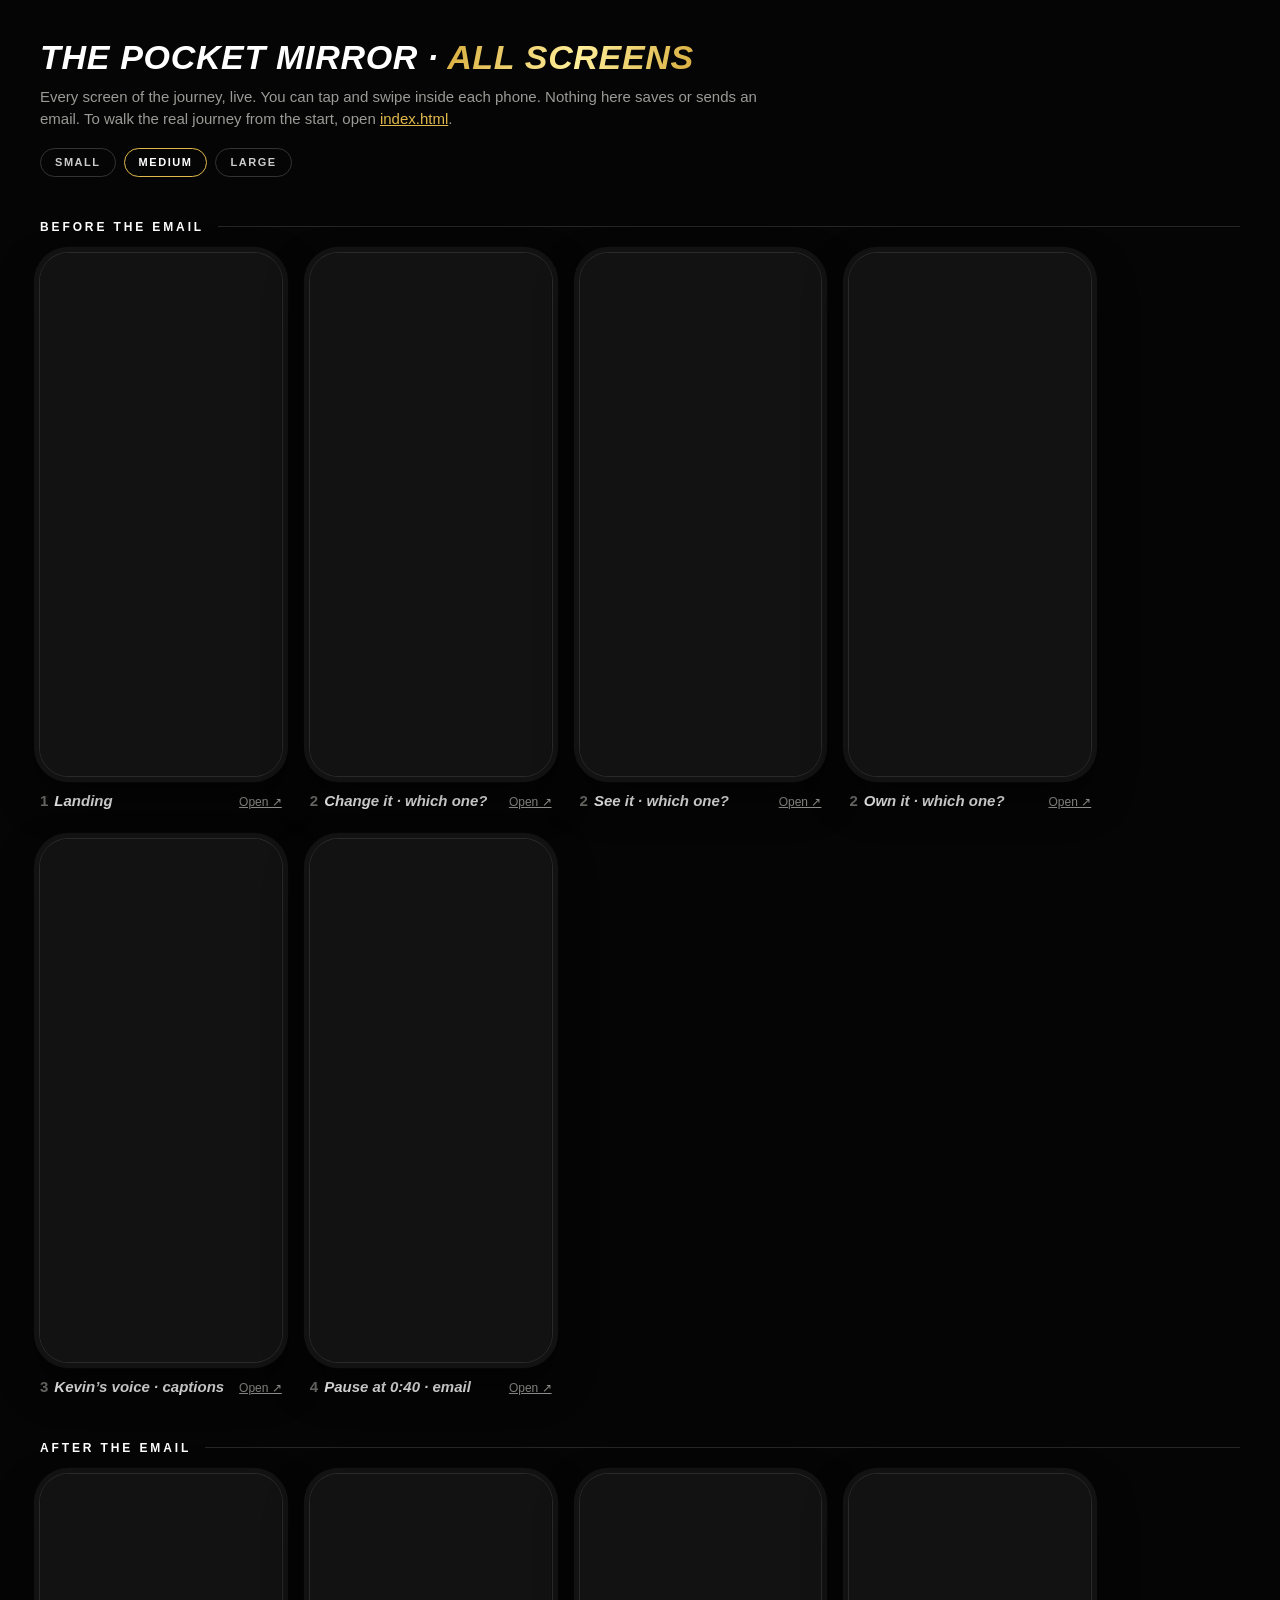
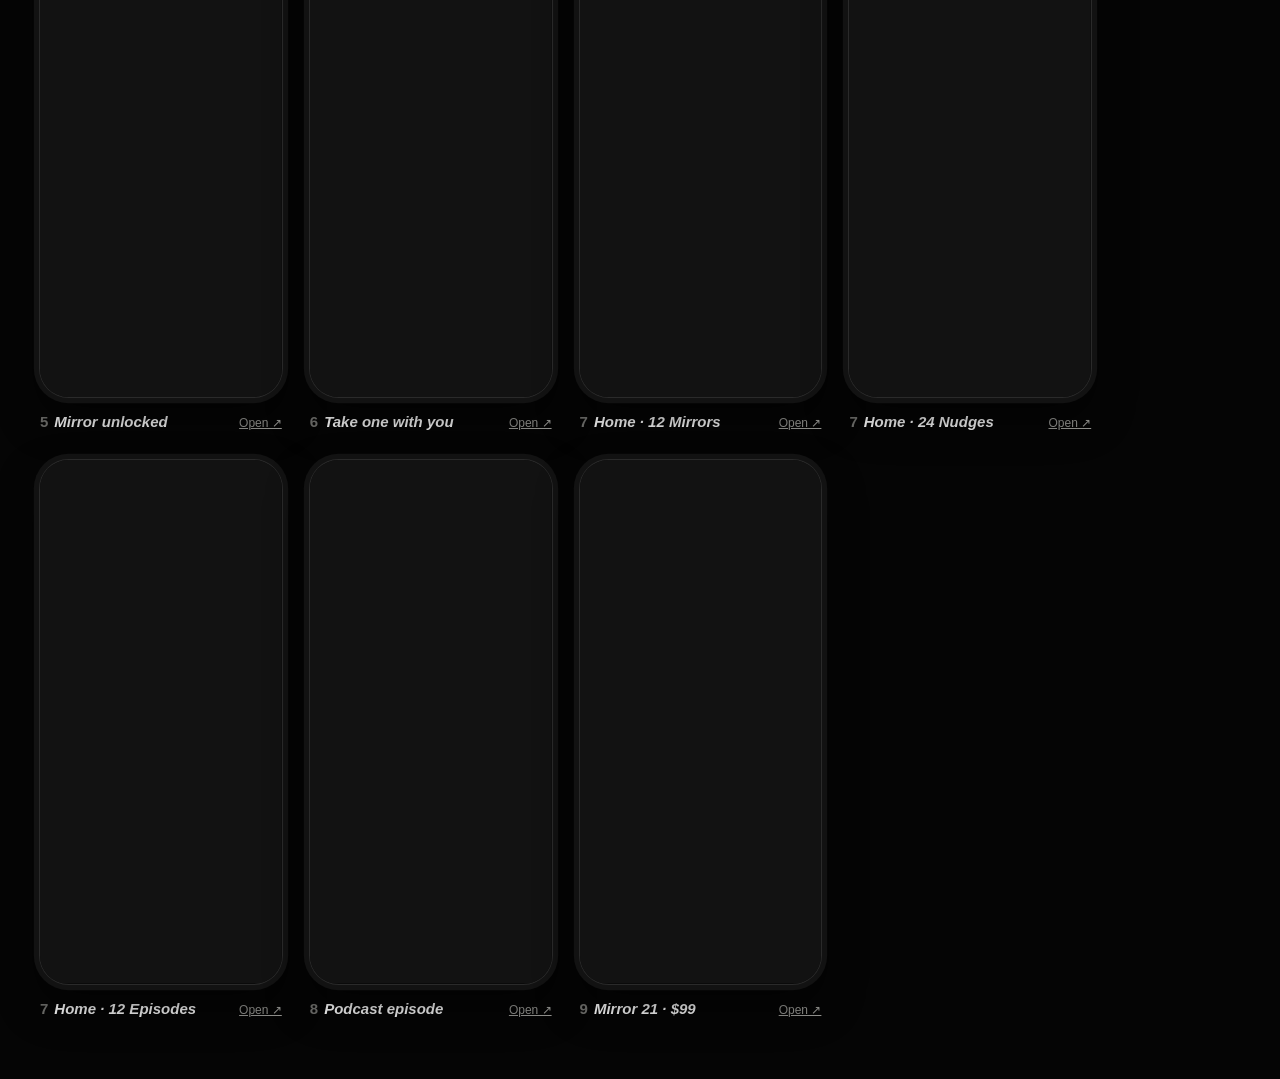
==== preview.html @ be84be04 "Add files via upload" ====
<!doctype html>
<html lang="en">
<head>
  <meta charset="utf-8">
  <meta name="viewport" content="width=device-width, initial-scale=1">
  <title>The Pocket Mirror · All screens</title>
  <meta name="robots" content="noindex">
  <link rel="icon" href="assets/images/icon-192.png">
  <style>
    @font-face { font-family: "Magistral"; src: url("assets/fonts/magistral-bold-italic.woff2") format("woff2"); font-weight: 700; font-style: italic; }
    @font-face { font-family: "Neue Haas Display"; src: url("assets/fonts/nhd-medium.woff2") format("woff2"); font-weight: 500; }
    @font-face { font-family: "Neue Haas Display"; src: url("assets/fonts/nhd-bold.woff2") format("woff2"); font-weight: 700; }
    :root { --s: .62; }
    * { box-sizing: border-box; }
    body { margin: 0; padding: 40px 32px 60px; background: #050505; color: #fff; font: 500 15px/1.45 "Neue Haas Display", Arial, sans-serif; }
    header { max-width: 1200px; margin: 0 auto 8px; }
    h1 { margin: 0; font: italic 700 34px/1 "Magistral", Arial, sans-serif; letter-spacing: .02em; }
    h1 span { background: linear-gradient(110deg, #d8ad3e, #ffef9a 53%, #d8ad3e); -webkit-background-clip: text; background-clip: text; color: transparent; }
    header p { margin: 12px 0 0; max-width: 720px; color: #9a9a96; }
    header a { color: #e0b84c; }
    h2 { display: flex; align-items: center; gap: 14px; max-width: 1200px; margin: 44px auto 20px; font: 700 12px/1 "Neue Haas Display", Arial, sans-serif; letter-spacing: .24em; }
    h2::after { content: ""; flex: 1; height: 1px; background: #262626; }
    .row { display: flex; flex-wrap: wrap; gap: 28px; max-width: 1200px; margin: 0 auto; }
    figure { margin: 0; }
    .phone {
      position: relative; width: calc(390px * var(--s)); height: calc(844px * var(--s)); overflow: hidden;
      border-radius: calc(46px * var(--s)); box-shadow: 0 0 0 1px #2a2a2a, 0 0 0 calc(10px * var(--s)) #121212, 0 20px 40px rgba(0, 0, 0, .6);
      background: #0a0a0a;
    }
    .phone iframe { position: absolute; left: 0; top: 0; width: 390px; height: 844px; border: 0; transform: scale(var(--s)); transform-origin: 0 0; }
    figcaption { display: flex; align-items: baseline; justify-content: space-between; gap: 10px; width: calc(390px * var(--s)); margin-top: 16px; }
    figcaption b { font: italic 700 15px/1.2 "Magistral", Arial, sans-serif; }
    figcaption b i { font-style: normal; color: #6f6f6c; margin-right: 6px; }
    figcaption a { flex-shrink: 0; font-size: 12px; color: #9a9a96; }
    figcaption a:hover { color: #e0b84c; }
    .size { display: flex; gap: 8px; margin-top: 18px; }
    .size button { padding: 8px 14px; border-radius: 20px; border: 1px solid #333; background: none; color: #ccc; font: 700 11px/1 "Neue Haas Display", Arial, sans-serif; letter-spacing: .14em; cursor: pointer; }
    .size button[aria-pressed="true"] { border-color: #e0b84c; color: #fff; }
  </style>
</head>
<body>
  <header>
    <h1>THE POCKET MIRROR · <span>ALL SCREENS</span></h1>
    <p>Every screen of the journey, live. You can tap and swipe inside each phone. Nothing here saves or sends an email.
      To walk the real journey from the start, open <a href="index.html">index.html</a>.</p>
    <div class="size" role="group" aria-label="Phone size">
      <button type="button" data-s=".5">SMALL</button>
      <button type="button" data-s=".62" aria-pressed="true">MEDIUM</button>
      <button type="button" data-s=".8">LARGE</button>
    </div>
  </header>

  <h2>BEFORE THE EMAIL</h2>
  <div class="row" data-group="before"></div>

  <h2>AFTER THE EMAIL</h2>
  <div class="row" data-group="after"></div>

  <script>
    var SCREENS = {
      before: [
        ['1', 'Landing',                     'locked',   '#/'],
        ['2', 'Change it · which one?',      'locked',   '#/path/change'],
        ['2', 'See it · which one?',         'locked',   '#/path/see'],
        ['2', 'Own it · which one?',         'locked',   '#/path/own'],
        ['3', 'Kevin’s voice · captions',    'locked&t=18.4', '#/mirror/1'],
        ['4', 'Pause at 0:40 · email',       'gate',     '#/mirror/1']
      ],
      after: [
        ['5', 'Mirror unlocked',             'unlocked&t=51.6', '#/mirror/1'],
        ['6', 'Take one with you',           'unlocked', '#/keep/1'],
        ['7', 'Home · 12 Mirrors',           'unlocked&a2hs=ios', '#/home/mirrors'],
        ['7', 'Home · 24 Nudges',            'unlocked', '#/home/nudges'],
        ['7', 'Home · 12 Episodes',          'unlocked', '#/home/podcast'],
        ['8', 'Podcast episode',             'unlocked', '#/episode/1'],
        ['9', 'Mirror 21 · $99',             'unlocked', '#/mirror21']
      ]
    };
    Object.keys(SCREENS).forEach(function (group) {
      var row = document.querySelector('[data-group="' + group + '"]');
      row.innerHTML = SCREENS[group].map(function (s) {
        var url = 'index.html?demo=' + s[2] + s[3];
        return '<figure><div class="phone"><iframe src="' + url + '" title="' + s[1] + '" loading="lazy"></iframe></div>' +
          '<figcaption><b><i>' + s[0] + '</i>' + s[1] + '</b><a href="' + url + '" target="_blank" rel="noopener">Open ↗</a></figcaption></figure>';
      }).join('');
    });
    document.querySelector('.size').addEventListener('click', function (e) {
      var b = e.target.closest('button'); if (!b) return;
      document.documentElement.style.setProperty('--s', b.getAttribute('data-s'));
      document.querySelectorAll('.size button').forEach(function (x) { x.setAttribute('aria-pressed', String(x === b)); });
    });
  </script>
</body>
</html>
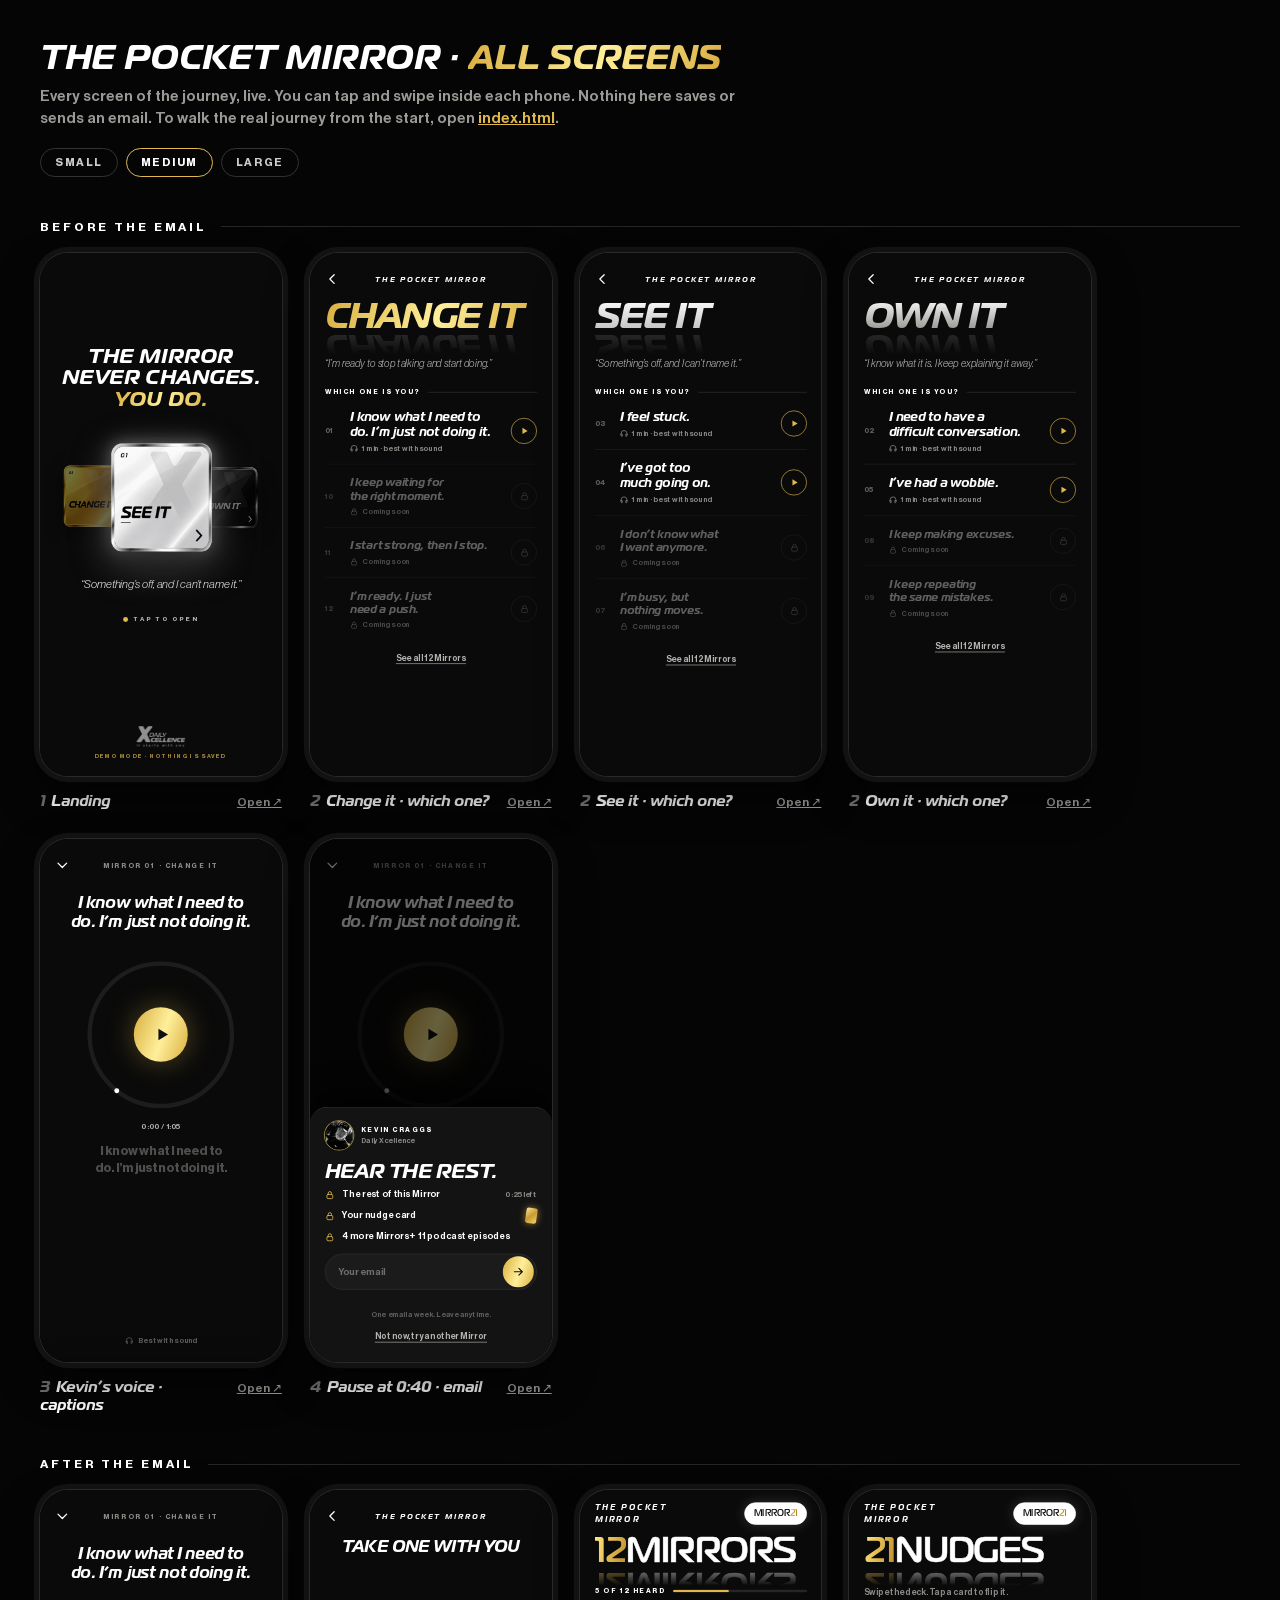
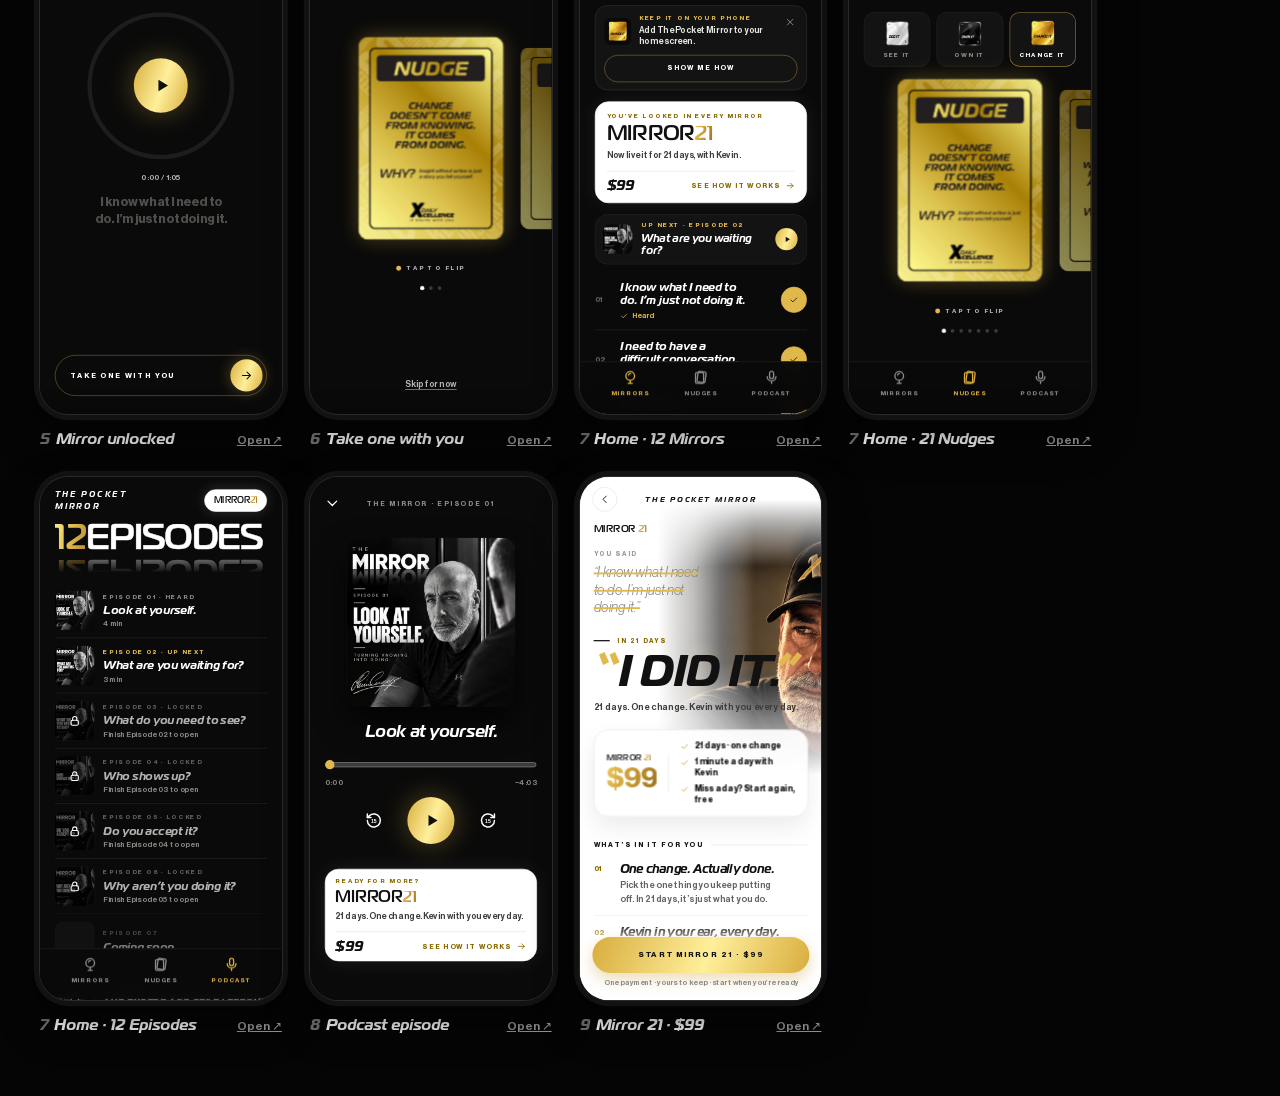
==== commit 2ed33cbb: "10.11.26" ====
--- a/preview.html
+++ b/preview.html
@@ -70,7 +70,7 @@
         ['5', 'Mirror unlocked',             'unlocked&t=51.6', '#/mirror/1'],
         ['6', 'Take one with you',           'unlocked', '#/keep/1'],
         ['7', 'Home · 12 Mirrors',           'unlocked&a2hs=ios', '#/home/mirrors'],
-        ['7', 'Home · 24 Nudges',            'unlocked', '#/home/nudges'],
+        ['7', 'Home · 21 Nudges',            'unlocked', '#/home/nudges'],
         ['7', 'Home · 12 Episodes',          'unlocked', '#/home/podcast'],
         ['8', 'Podcast episode',             'unlocked', '#/episode/1'],
         ['9', 'Mirror 21 · $99',             'unlocked', '#/mirror21']
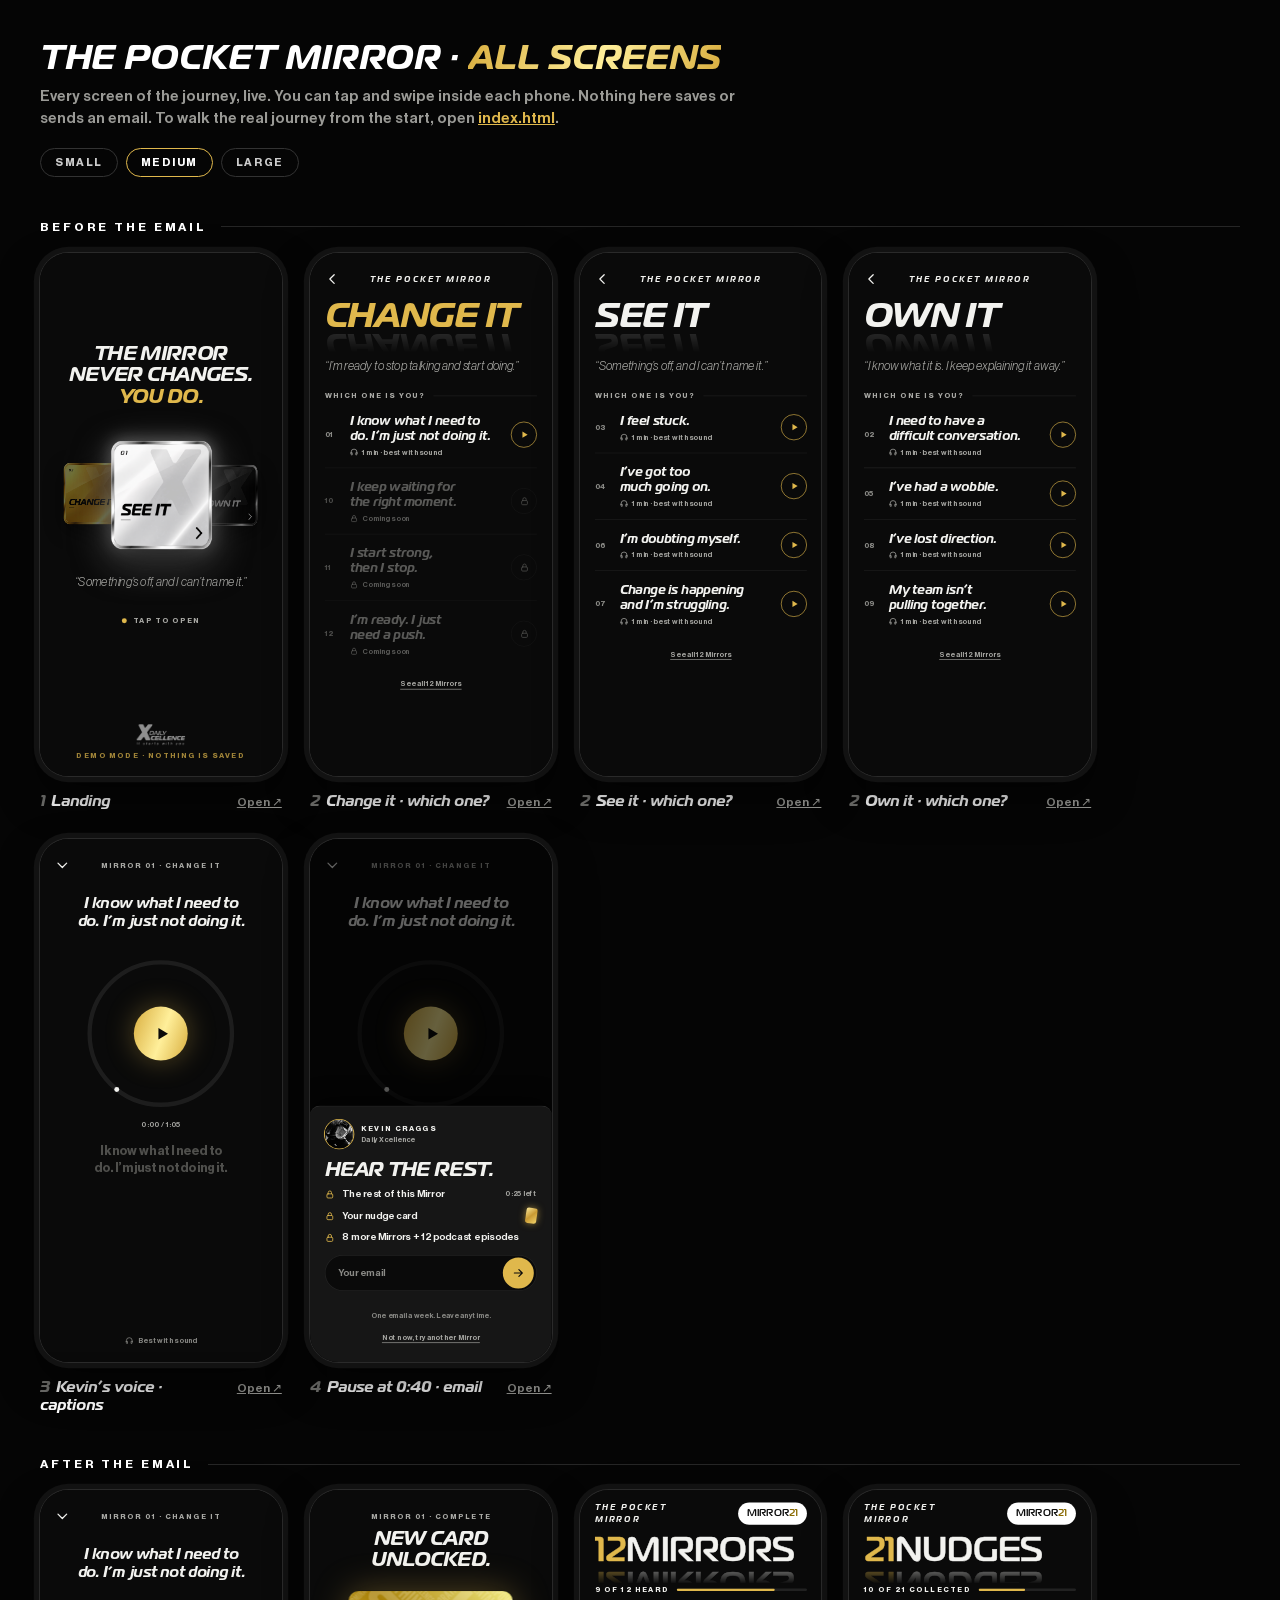
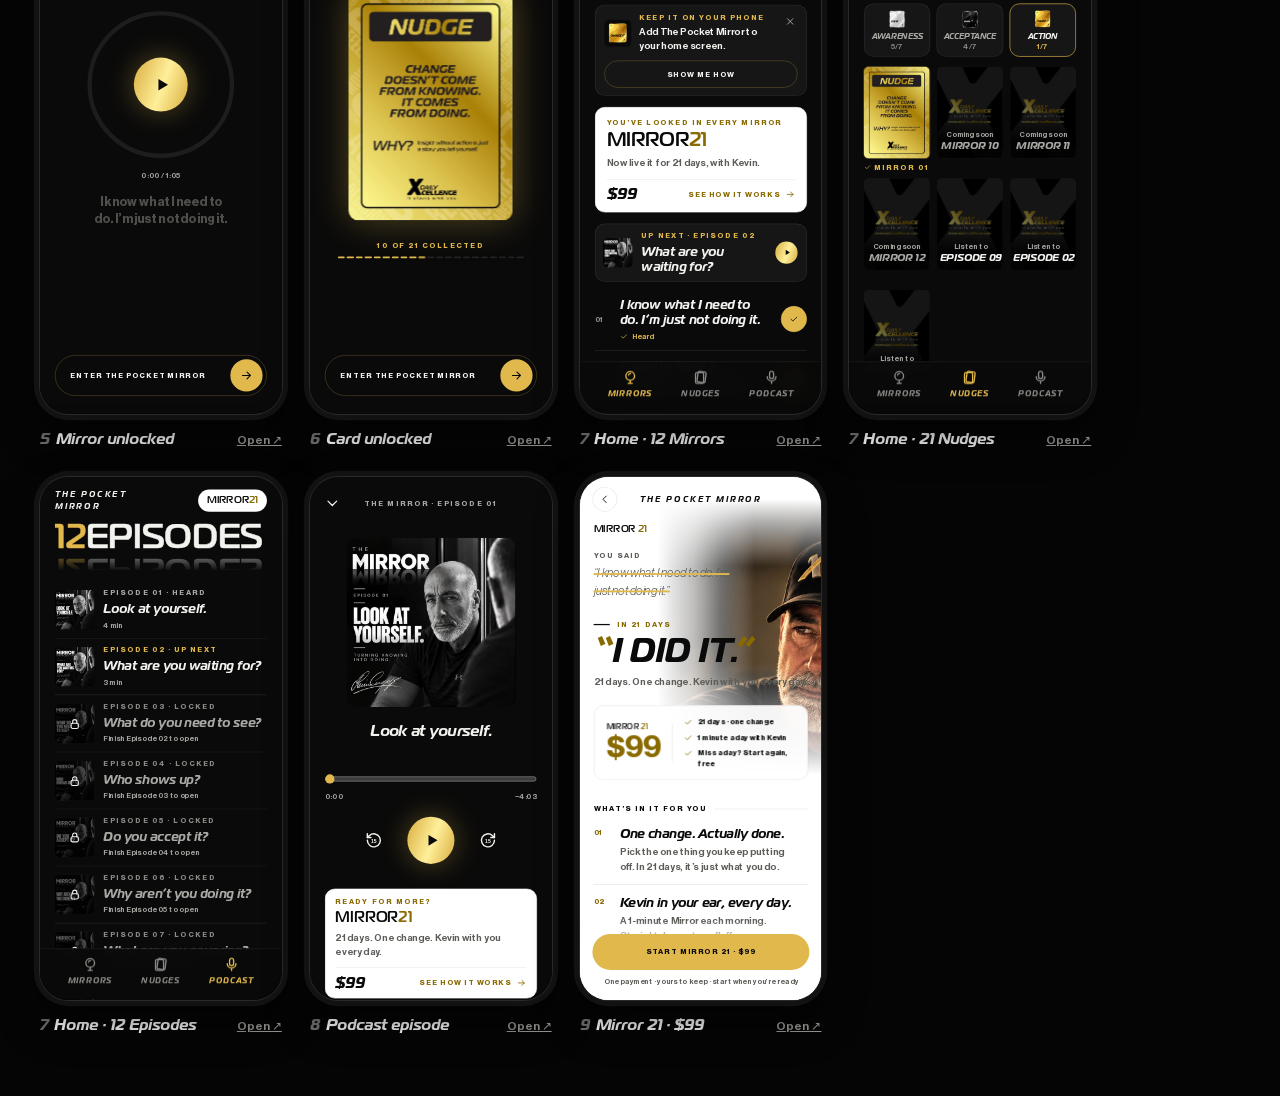
==== commit 3ab41192: "10.11.26" ====
--- a/preview.html
+++ b/preview.html
@@ -68,7 +68,7 @@
       ],
       after: [
         ['5', 'Mirror unlocked',             'unlocked&t=51.6', '#/mirror/1'],
-        ['6', 'Take one with you',           'unlocked', '#/keep/1'],
+        ['6', 'Card unlocked',               'unlocked', '#/unlocked/mirror/1'],
         ['7', 'Home · 12 Mirrors',           'unlocked&a2hs=ios', '#/home/mirrors'],
         ['7', 'Home · 21 Nudges',            'unlocked', '#/home/nudges'],
         ['7', 'Home · 12 Episodes',          'unlocked', '#/home/podcast'],
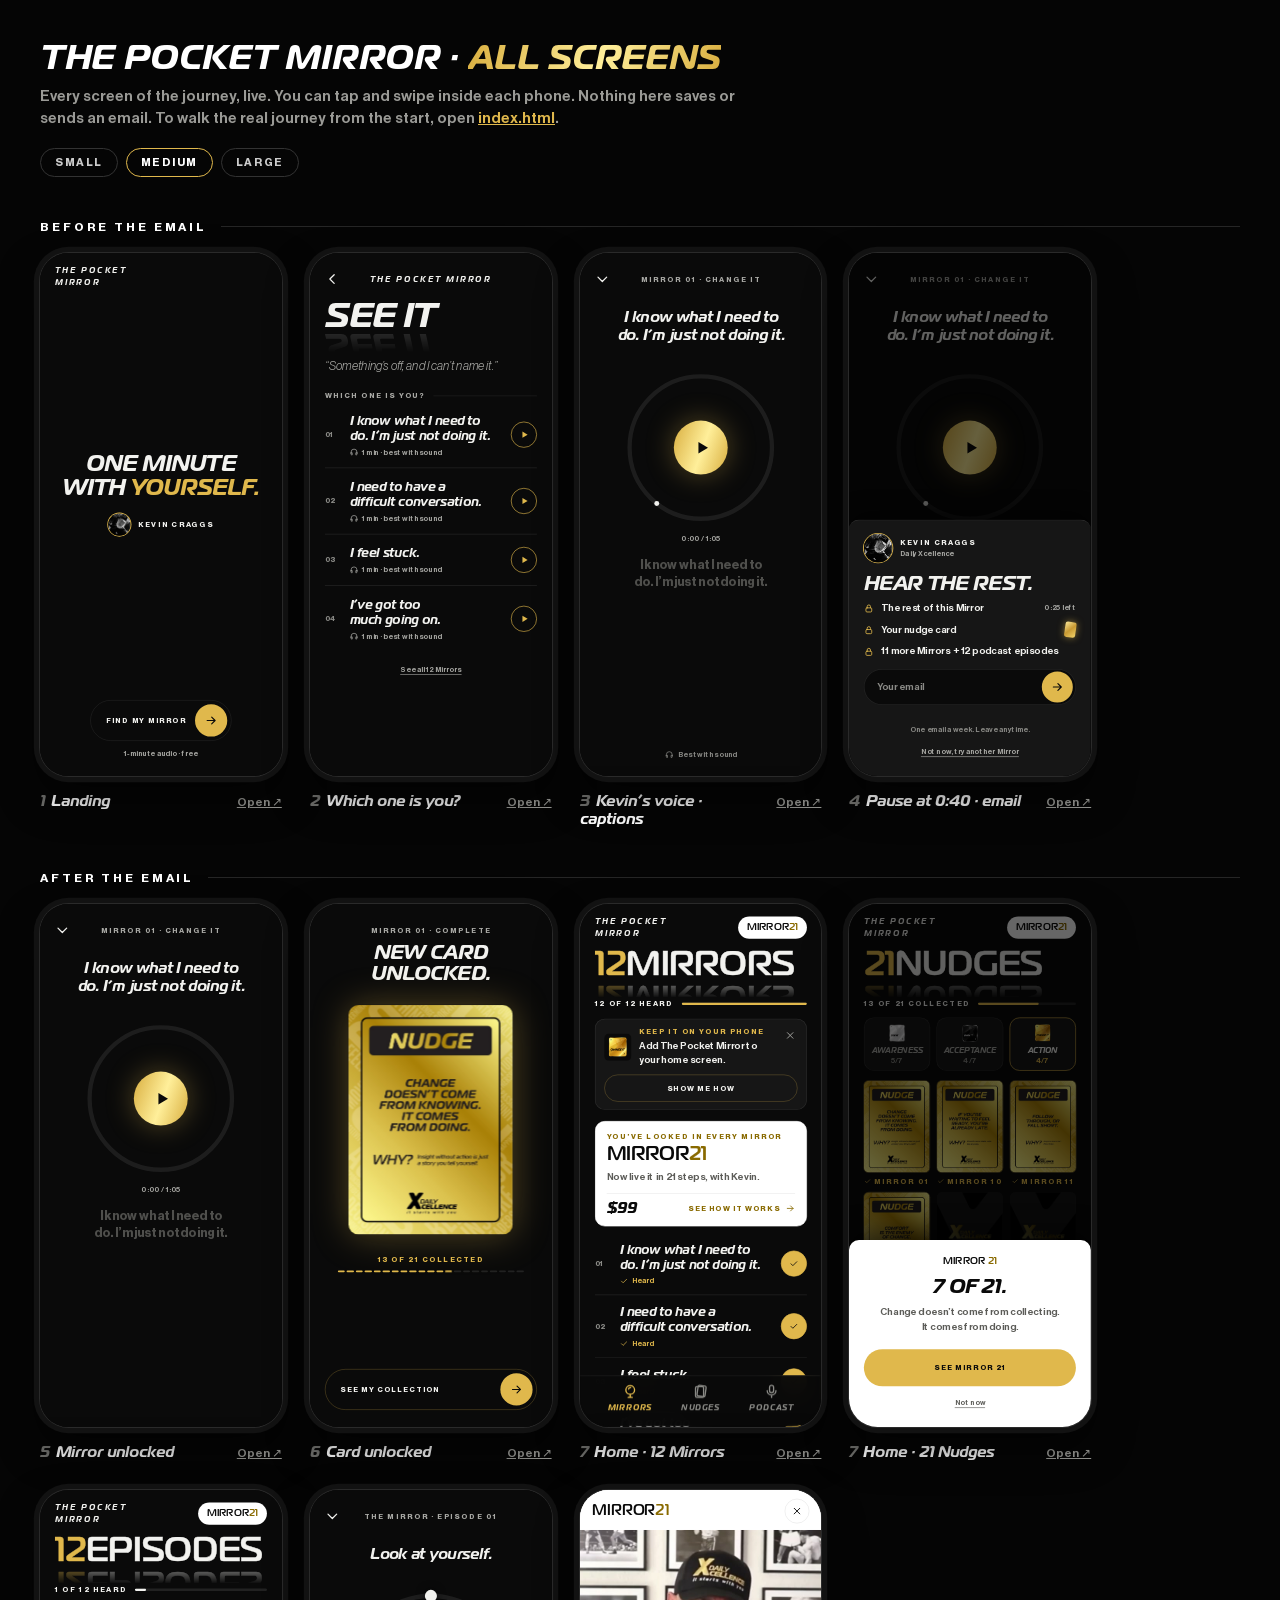
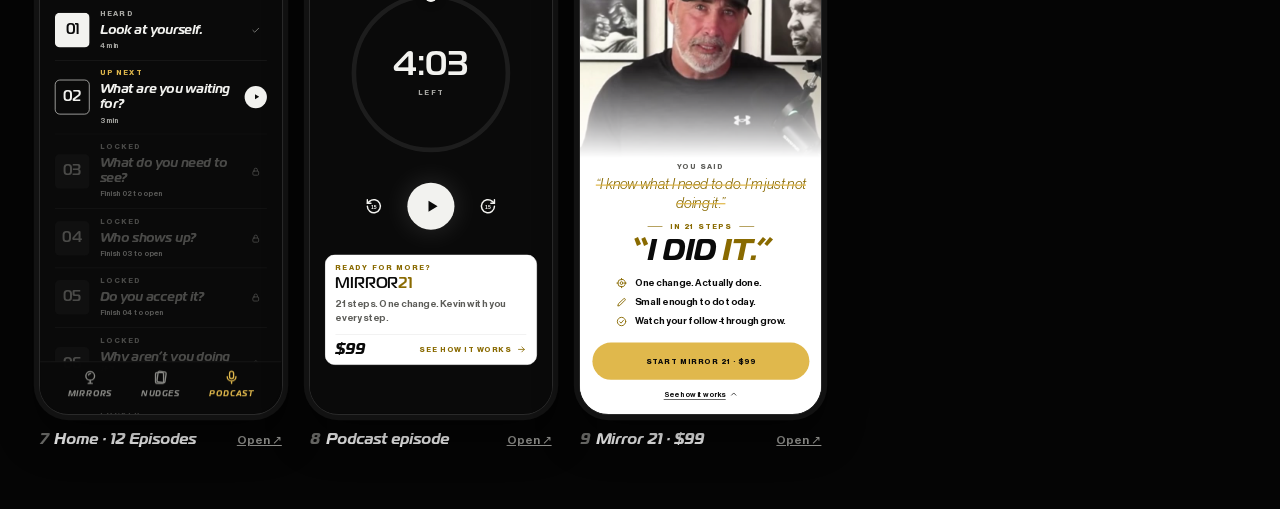
==== commit c5af5970: "10.14.26" ====
--- a/preview.html
+++ b/preview.html
@@ -60,9 +60,7 @@
     var SCREENS = {
       before: [
         ['1', 'Landing',                     'locked',   '#/'],
-        ['2', 'Change it · which one?',      'locked',   '#/path/change'],
-        ['2', 'See it · which one?',         'locked',   '#/path/see'],
-        ['2', 'Own it · which one?',         'locked',   '#/path/own'],
+        ['2', 'Which one is you?',           'locked',   '#/mirrors'],
         ['3', 'Kevin’s voice · captions',    'locked&t=18.4', '#/mirror/1'],
         ['4', 'Pause at 0:40 · email',       'gate',     '#/mirror/1']
       ],
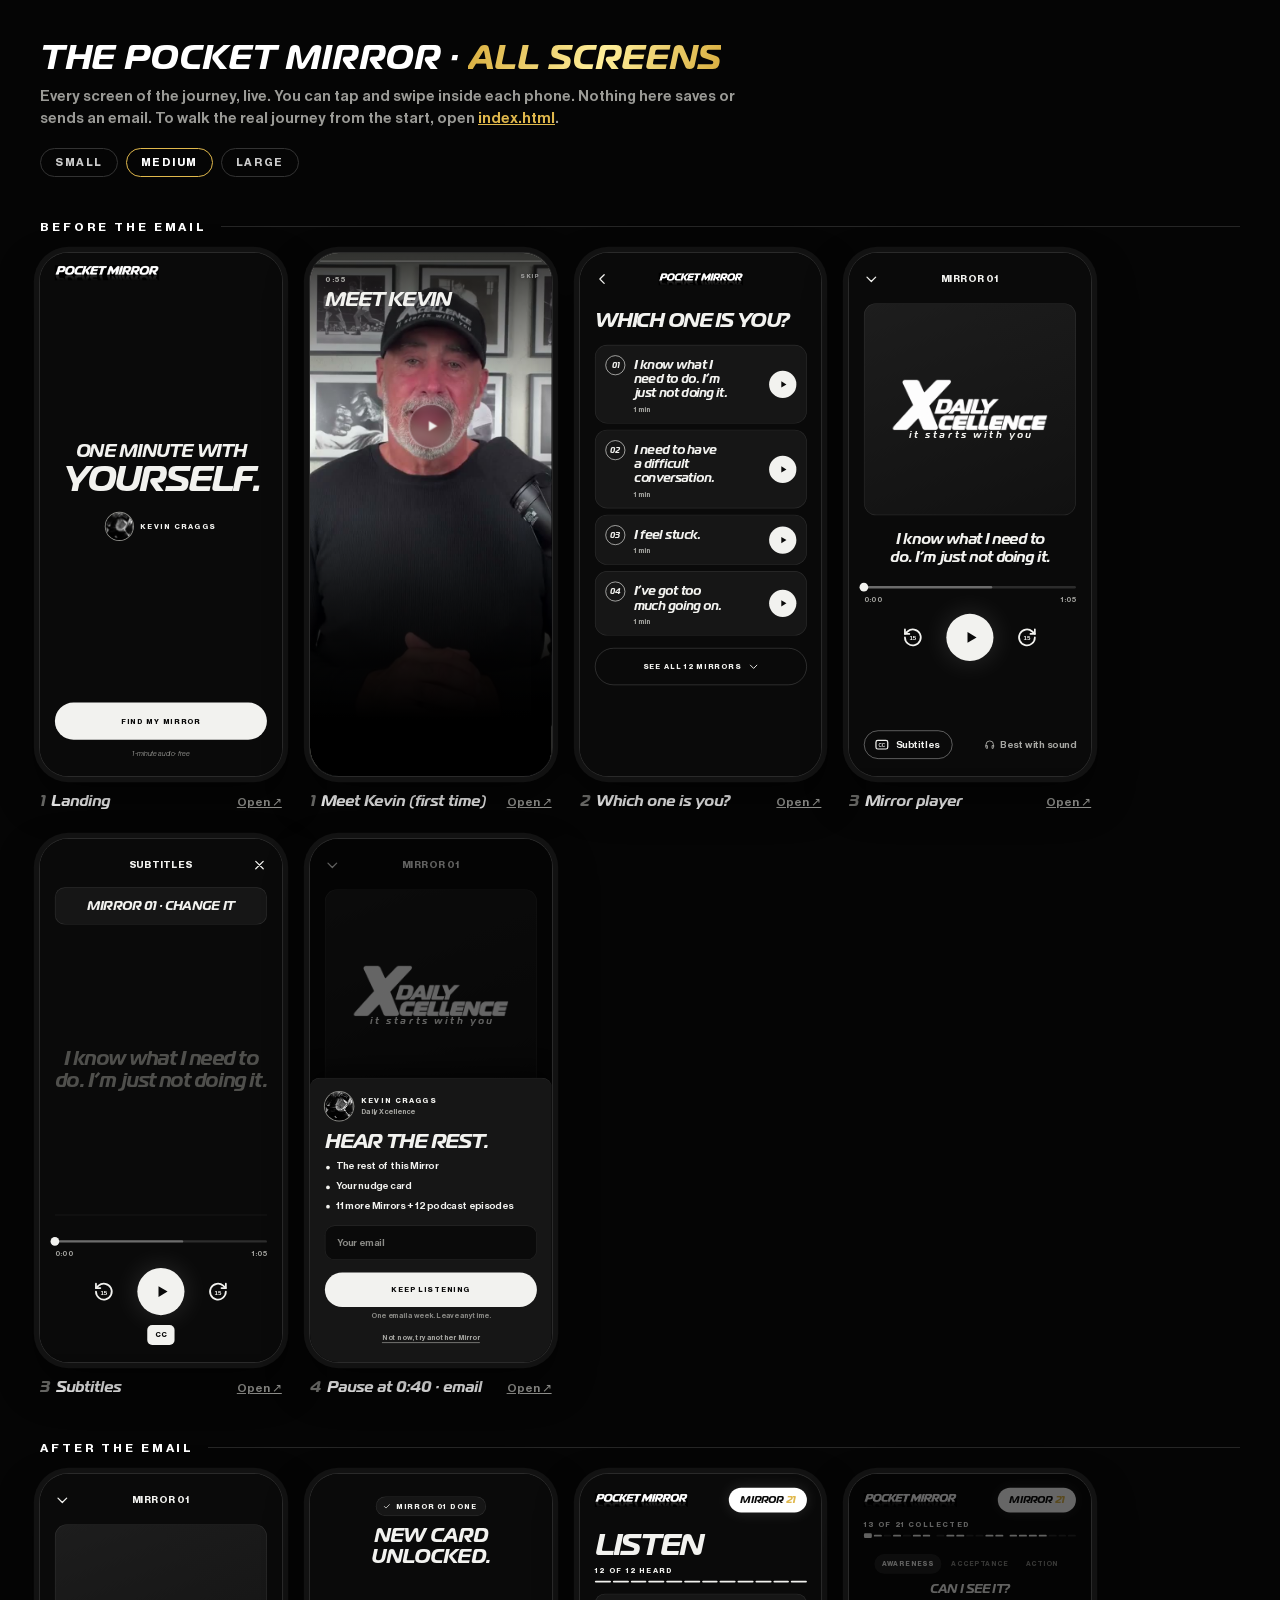
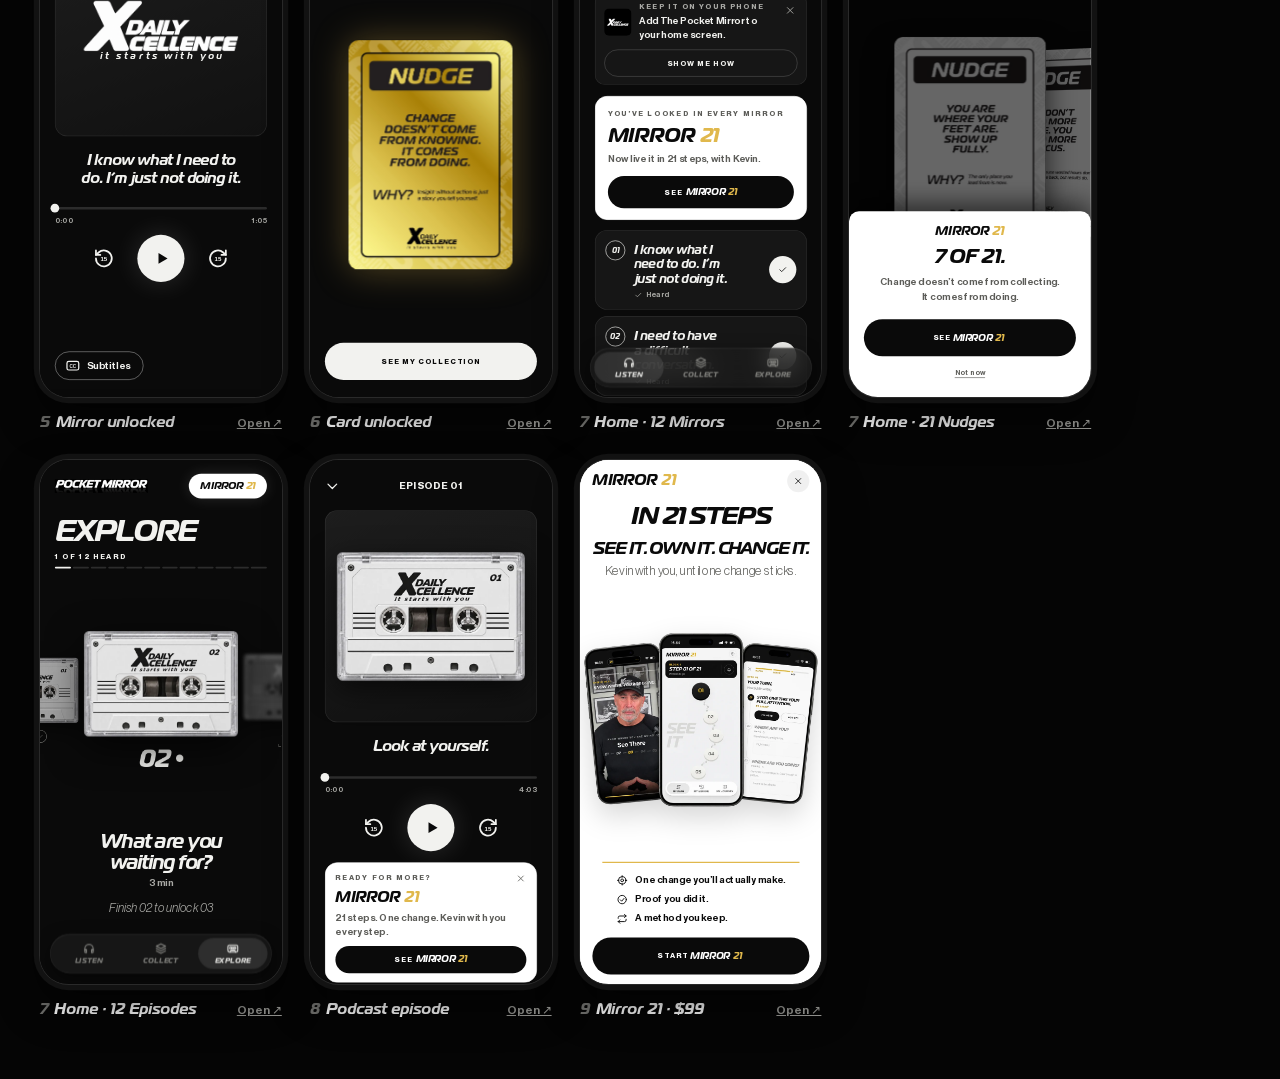
==== commit 364a09c6: "11.20.26" ====
--- a/preview.html
+++ b/preview.html
@@ -60,8 +60,10 @@
     var SCREENS = {
       before: [
         ['1', 'Landing',                     'locked',   '#/'],
+        ['1', 'Meet Kevin (first time)',     'locked',   '#/intro'],
         ['2', 'Which one is you?',           'locked',   '#/mirrors'],
-        ['3', 'Kevin’s voice · captions',    'locked&t=18.4', '#/mirror/1'],
+        ['3', 'Mirror player',               'locked&t=18.4', '#/mirror/1'],
+        ['3', 'Subtitles',                   'locked&t=18.4&cc=1', '#/mirror/1'],
         ['4', 'Pause at 0:40 · email',       'gate',     '#/mirror/1']
       ],
       after: [
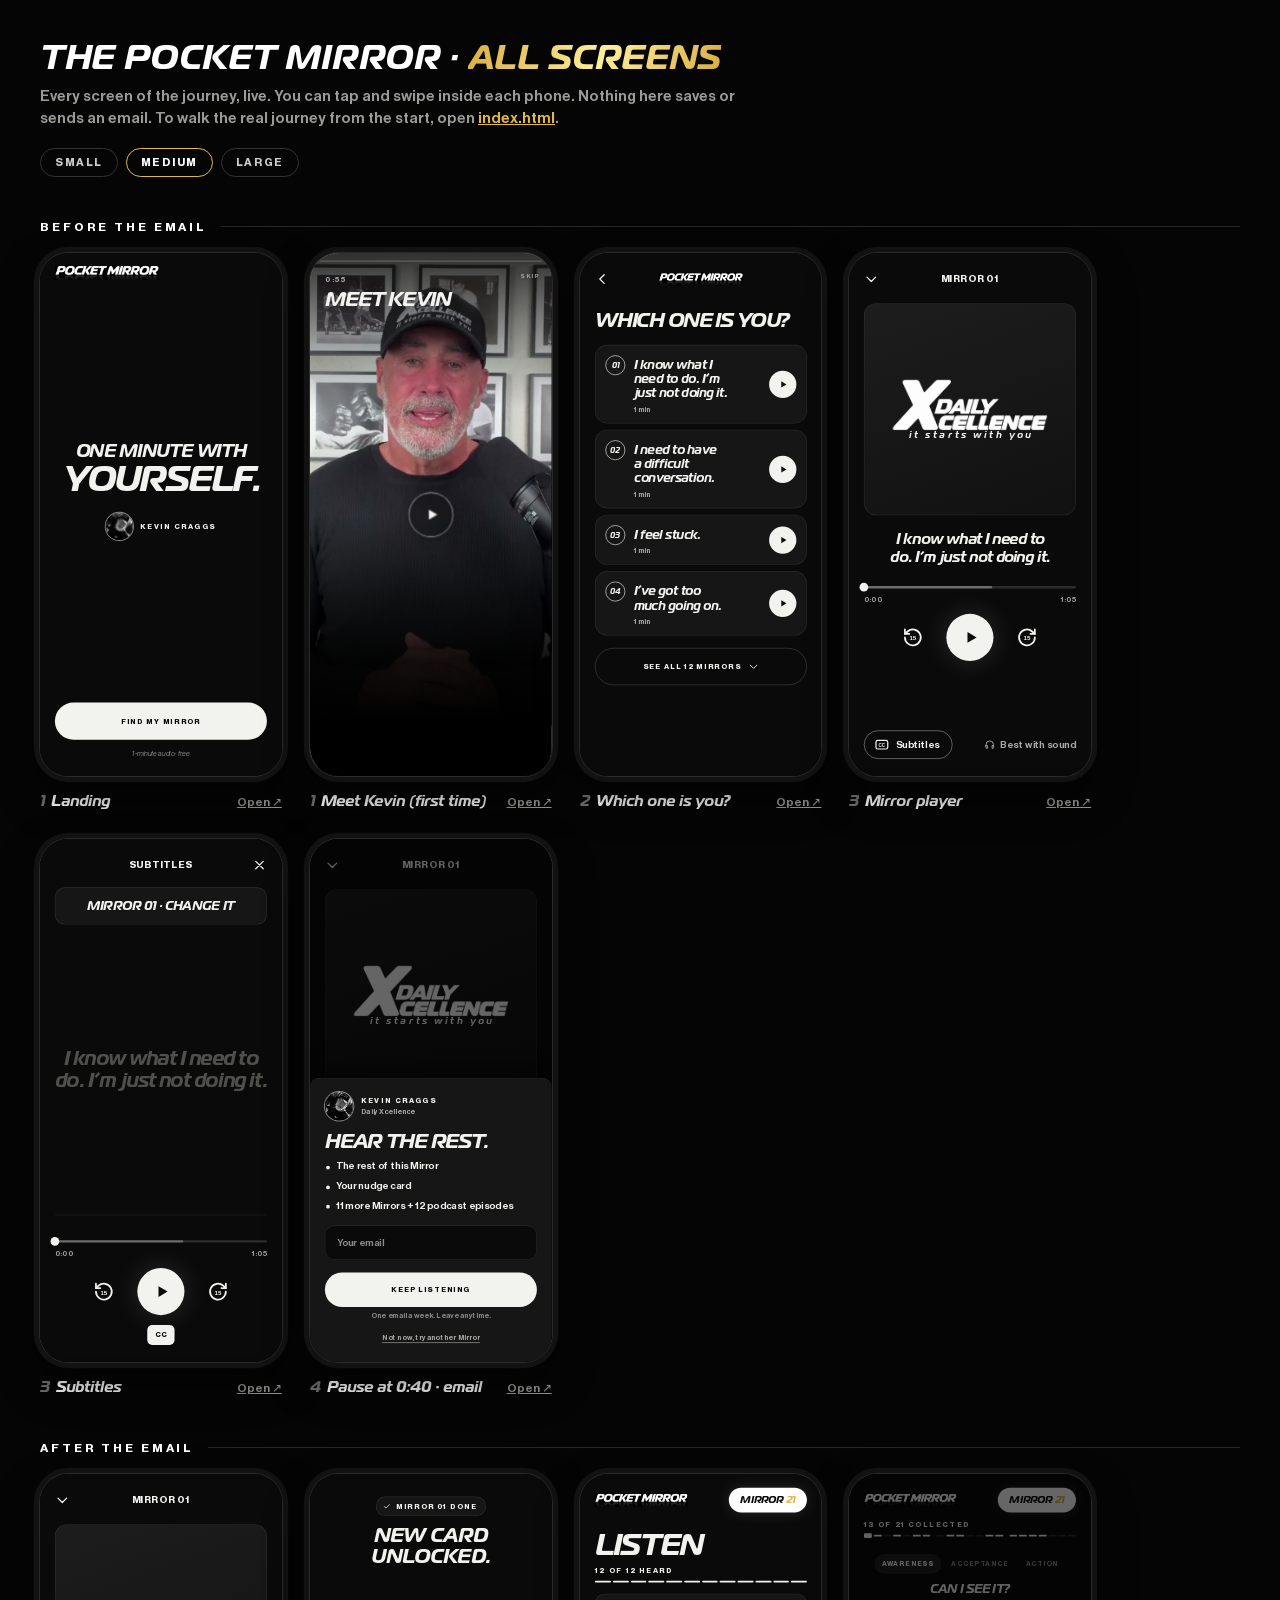
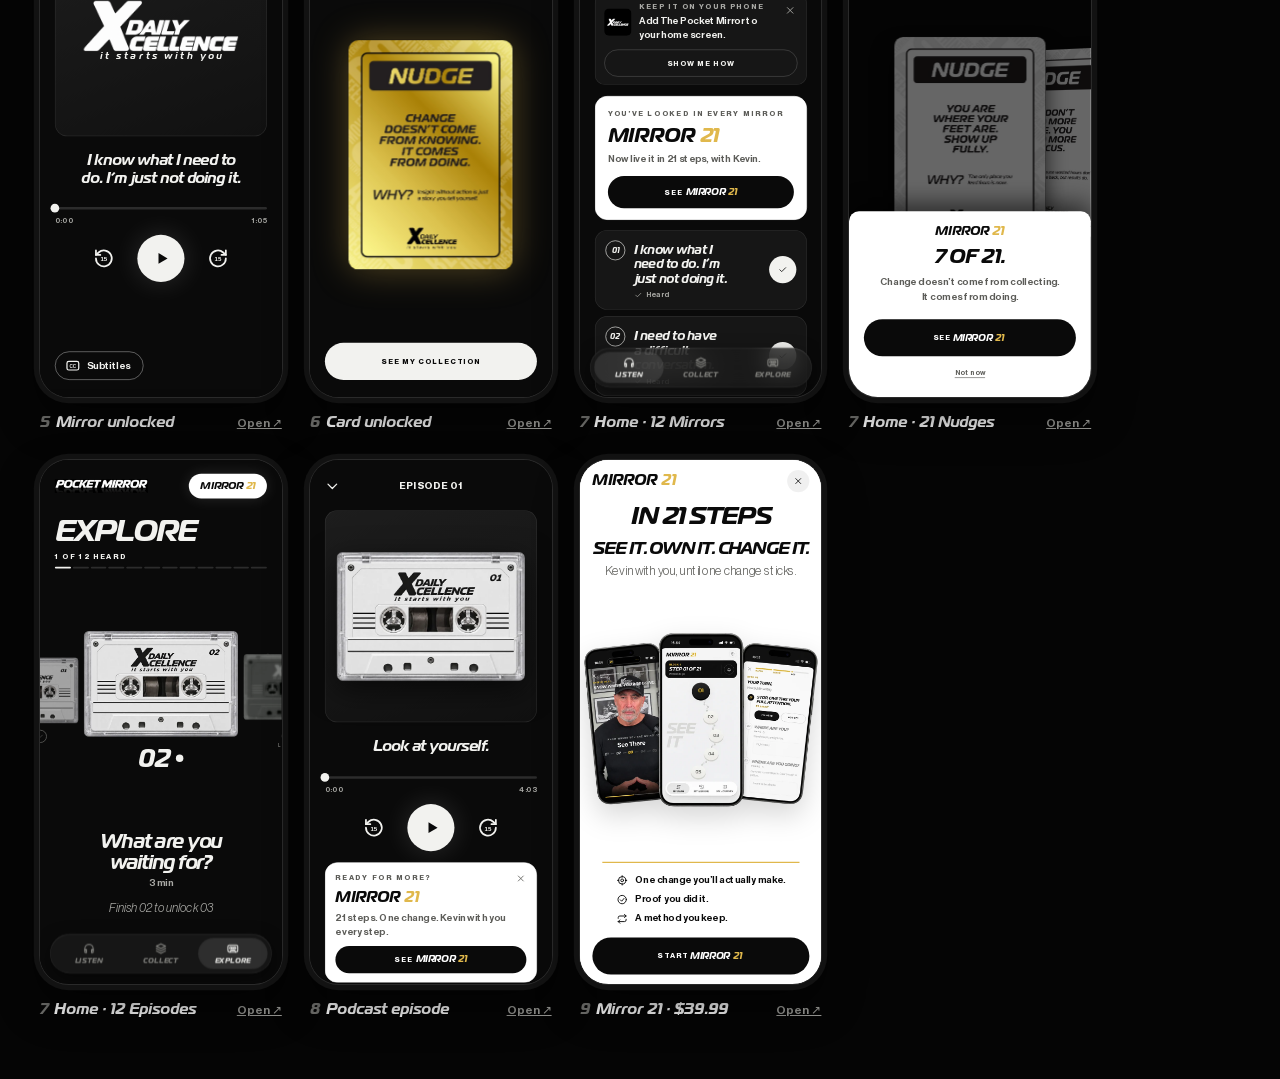
==== commit b190db43: "11.20.26" ====
--- a/preview.html
+++ b/preview.html
@@ -73,7 +73,7 @@
         ['7', 'Home · 21 Nudges',            'unlocked', '#/home/nudges'],
         ['7', 'Home · 12 Episodes',          'unlocked', '#/home/podcast'],
         ['8', 'Podcast episode',             'unlocked', '#/episode/1'],
-        ['9', 'Mirror 21 · $99',             'unlocked', '#/mirror21']
+        ['9', 'Mirror 21 · $39.99',          'unlocked', '#/mirror21']
       ]
     };
     Object.keys(SCREENS).forEach(function (group) {
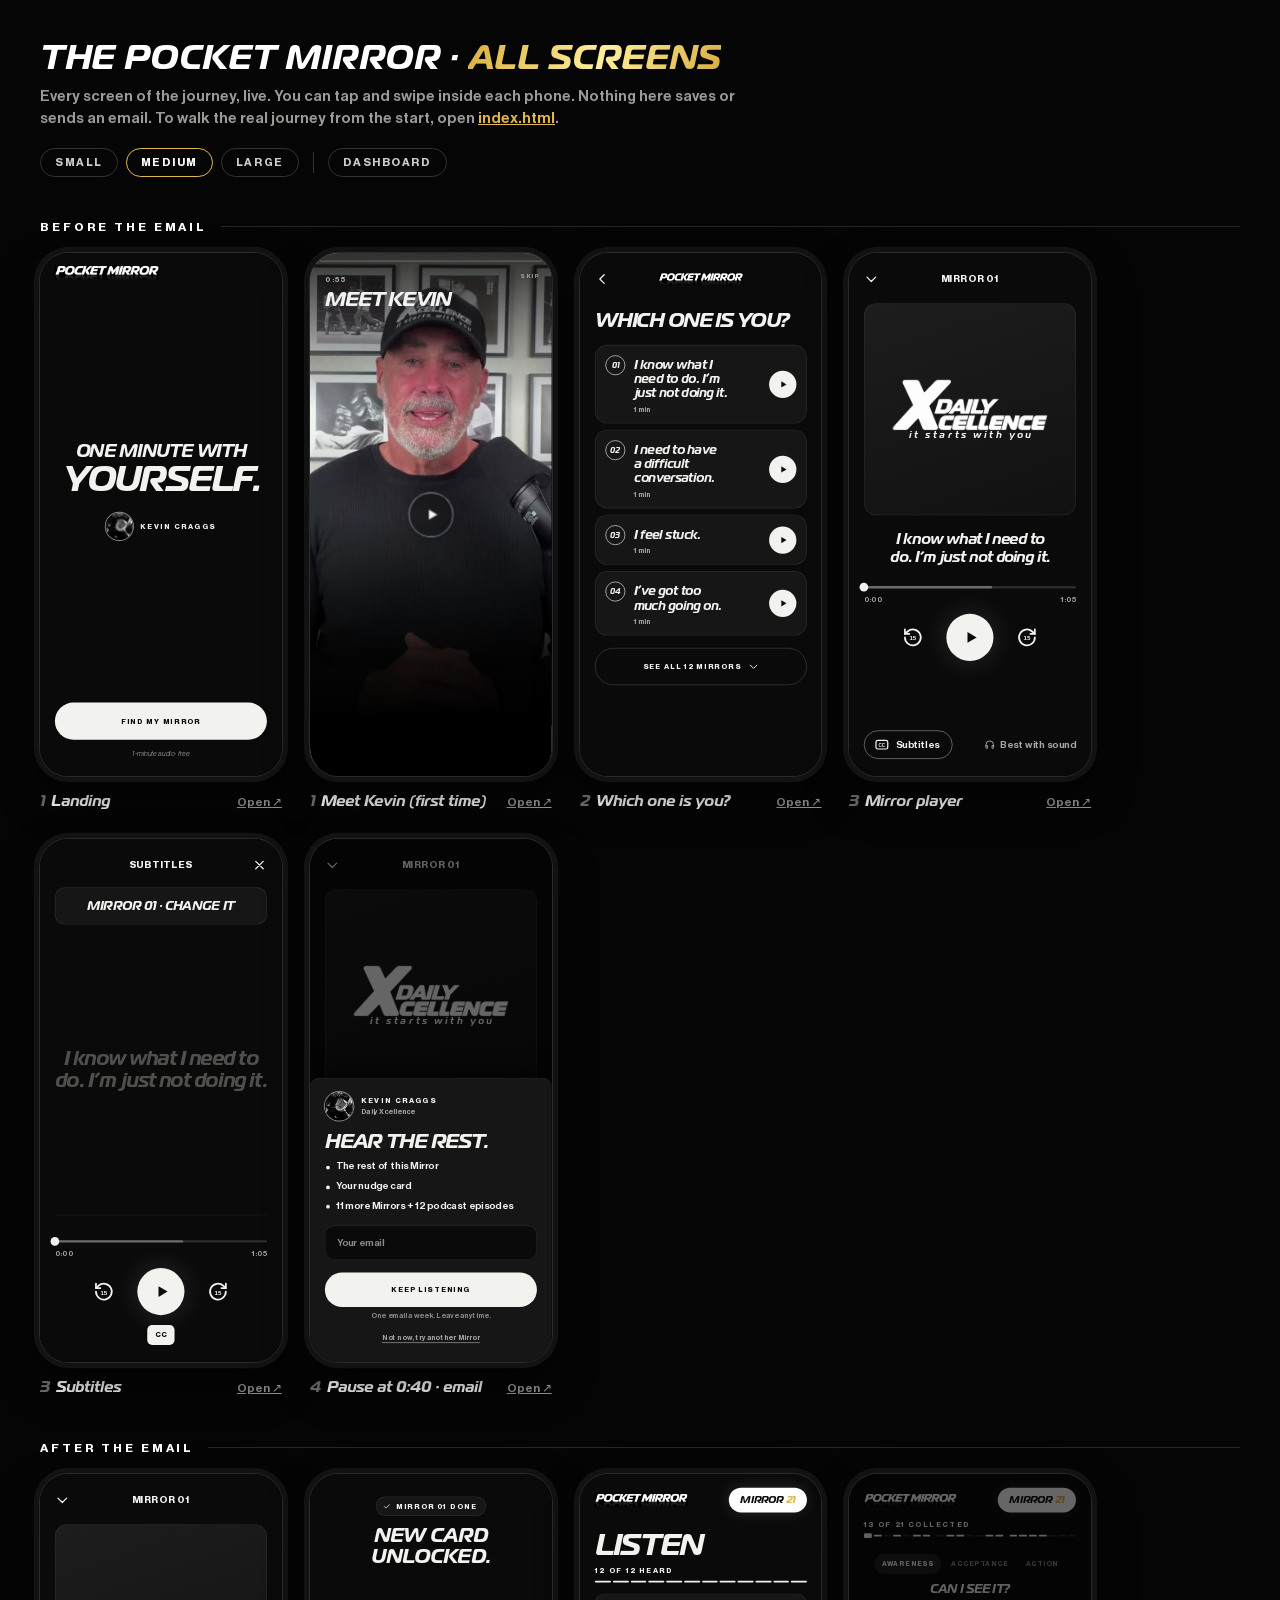
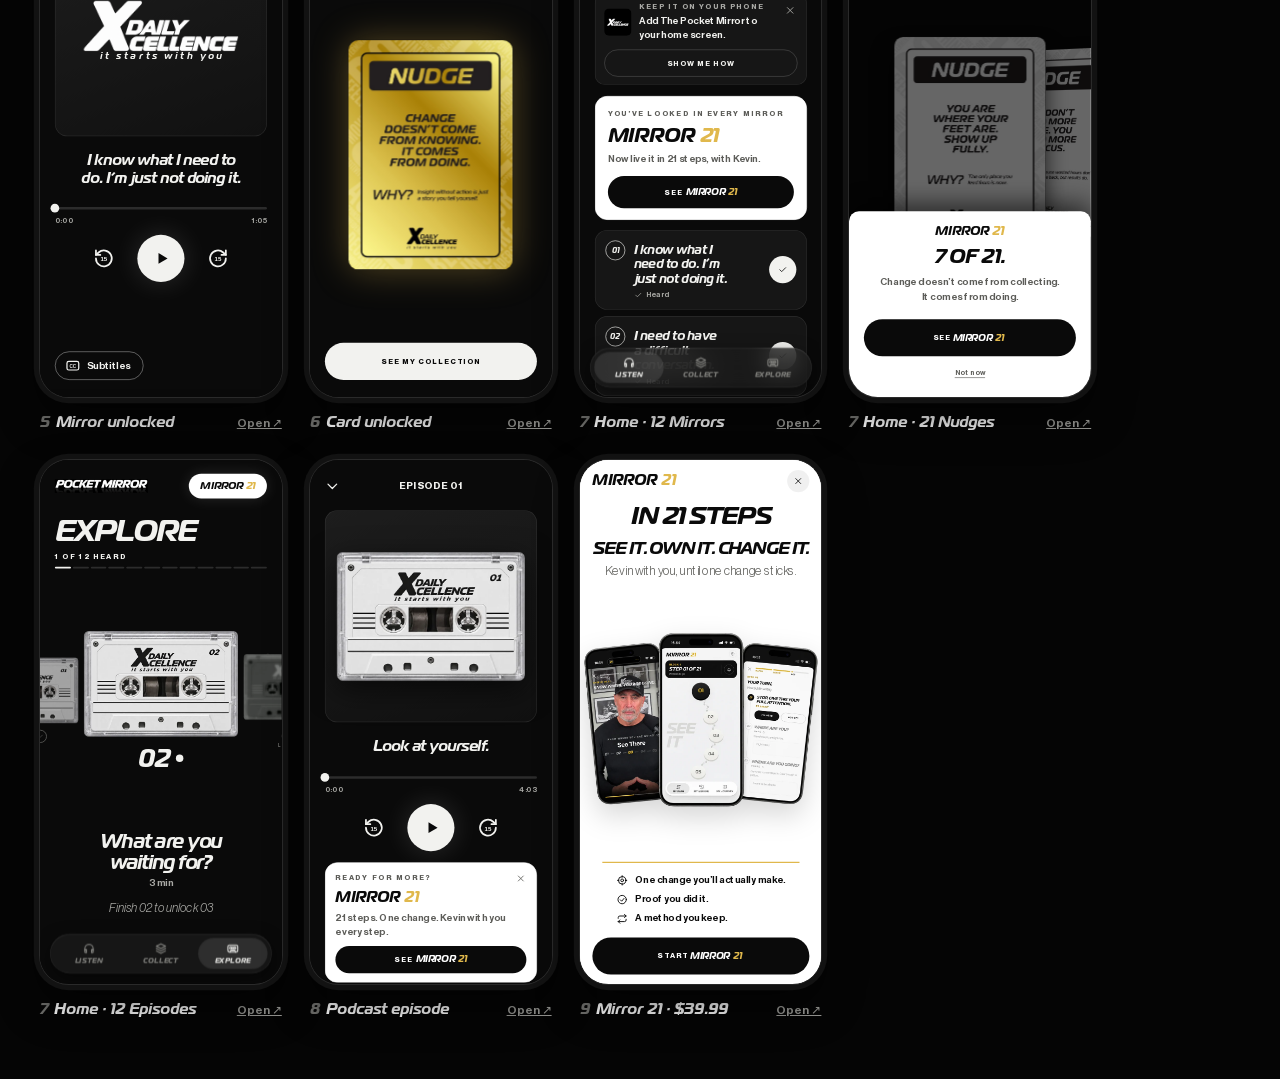
==== commit 670fbd40: "11.21.26 dashboard" ====
--- a/preview.html
+++ b/preview.html
@@ -36,6 +36,17 @@
     .size { display: flex; gap: 8px; margin-top: 18px; }
     .size button { padding: 8px 14px; border-radius: 20px; border: 1px solid #333; background: none; color: #ccc; font: 700 11px/1 "Neue Haas Display", Arial, sans-serif; letter-spacing: .14em; cursor: pointer; }
     .size button[aria-pressed="true"] { border-color: #e0b84c; color: #fff; }
+    .size .sep { width: 1px; margin: 4px 6px; background: #333; }
+    [hidden] { display: none !important; }
+    /* the dashboard view: the page as on a computer, then on a phone */
+    .browser { max-width: 1200px; margin: 0 auto; border-radius: 14px; overflow: hidden; box-shadow: 0 0 0 1px #2a2a2a, 0 20px 40px rgba(0, 0, 0, .6); background: #0a0a0a; }
+    .browser .bar { display: flex; align-items: center; gap: 8px; height: 34px; padding: 0 14px; background: #161616; border-bottom: 1px solid #262626; color: #6f6f6c; font-size: 12px; }
+    .browser .bar i { width: 10px; height: 10px; border-radius: 50%; background: #2e2e2e; }
+    .browser .bar span { margin-left: 10px; }
+    .browser iframe { display: block; width: 100%; height: min(860px, 82vh); border: 0; }
+    .dash-note { max-width: 1200px; margin: 14px auto 0; display: flex; justify-content: space-between; gap: 10px; color: #9a9a96; font-size: 13px; }
+    .dash-note a { color: #9a9a96; }
+    .dash-note a:hover { color: #e0b84c; }
   </style>
 </head>
 <body>
@@ -47,14 +58,35 @@
       <button type="button" data-s=".5">SMALL</button>
       <button type="button" data-s=".62" aria-pressed="true">MEDIUM</button>
       <button type="button" data-s=".8">LARGE</button>
+      <span class="sep" aria-hidden="true"></span>
+      <button type="button" data-view="dashboard">DASHBOARD</button>
     </div>
   </header>
 
-  <h2>BEFORE THE EMAIL</h2>
-  <div class="row" data-group="before"></div>
+  <div id="screens">
+    <h2>BEFORE THE EMAIL</h2>
+    <div class="row" data-group="before"></div>
 
-  <h2>AFTER THE EMAIL</h2>
-  <div class="row" data-group="after"></div>
+    <h2>AFTER THE EMAIL</h2>
+    <div class="row" data-group="after"></div>
+  </div>
+
+  <!-- the dashboard with made-up sample data (dashboard/?demo): no sign-in, no real people -->
+  <div id="dashboard" hidden>
+    <h2>DASHBOARD · ON A COMPUTER</h2>
+    <div class="browser">
+      <div class="bar"><i></i><i></i><i></i><span>thepocketmirror.netlify.app/dashboard</span></div>
+      <iframe data-src="dashboard/?demo" title="Dashboard on a computer"></iframe>
+    </div>
+    <p class="dash-note"><span>Sample data, made up: the real dashboard asks you to sign in and shows the live numbers.</span>
+      <span><a href="dashboard/?demo" target="_blank" rel="noopener">Open sample ↗</a> · <a href="dashboard/" target="_blank" rel="noopener">Open the real one ↗</a></span></p>
+
+    <h2>ON A PHONE</h2>
+    <div class="row">
+      <figure><div class="phone"><iframe data-src="dashboard/?demo" title="Dashboard on a phone"></iframe></div>
+        <figcaption><b>Dashboard</b><a href="dashboard/?demo" target="_blank" rel="noopener">Open ↗</a></figcaption></figure>
+    </div>
+  </div>
 
   <script>
     var SCREENS = {
@@ -84,11 +116,20 @@
           '<figcaption><b><i>' + s[0] + '</i>' + s[1] + '</b><a href="' + url + '" target="_blank" rel="noopener">Open ↗</a></figcaption></figure>';
       }).join('');
     });
+    // SMALL / MEDIUM / LARGE = the phones at that size; DASHBOARD = the dashboard (also opens with preview.html#dashboard)
+    function show(b) {
+      var dash = b.getAttribute('data-view') === 'dashboard';
+      if (!dash) document.documentElement.style.setProperty('--s', b.getAttribute('data-s'));
+      document.getElementById('screens').hidden = dash;
+      document.getElementById('dashboard').hidden = !dash;
+      if (dash) document.querySelectorAll('#dashboard iframe[data-src]').forEach(function (f) { if (!f.src) f.src = f.getAttribute('data-src'); });
+      history.replaceState(null, '', dash ? '#dashboard' : location.pathname + location.search);
+      document.querySelectorAll('.size button').forEach(function (x) { x.setAttribute('aria-pressed', String(x === b)); });
+    }
     document.querySelector('.size').addEventListener('click', function (e) {
-      var b = e.target.closest('button'); if (!b) return;
-      document.documentElement.style.setProperty('--s', b.getAttribute('data-s'));
-      document.querySelectorAll('.size button').forEach(function (x) { x.setAttribute('aria-pressed', String(x === b)); });
+      var b = e.target.closest('button'); if (b) show(b);
     });
+    if (location.hash === '#dashboard') show(document.querySelector('[data-view="dashboard"]'));
   </script>
 </body>
 </html>
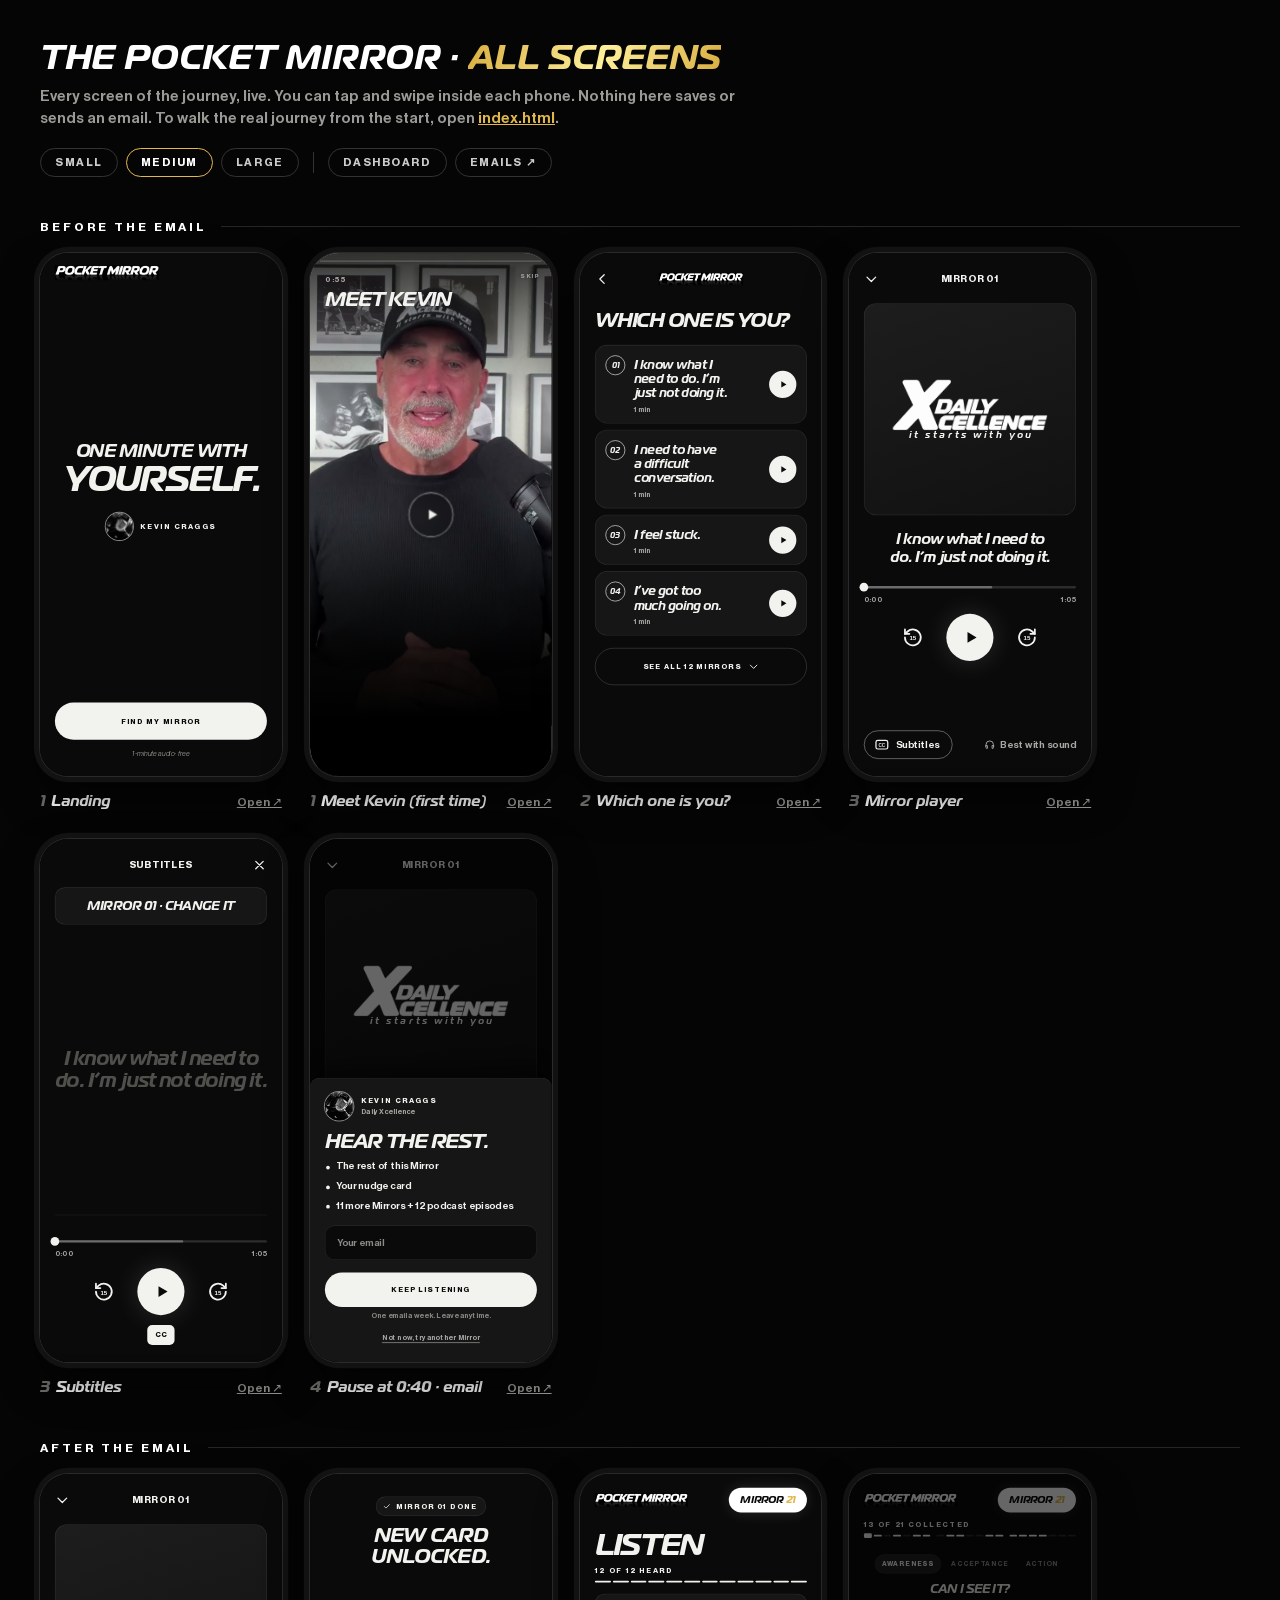
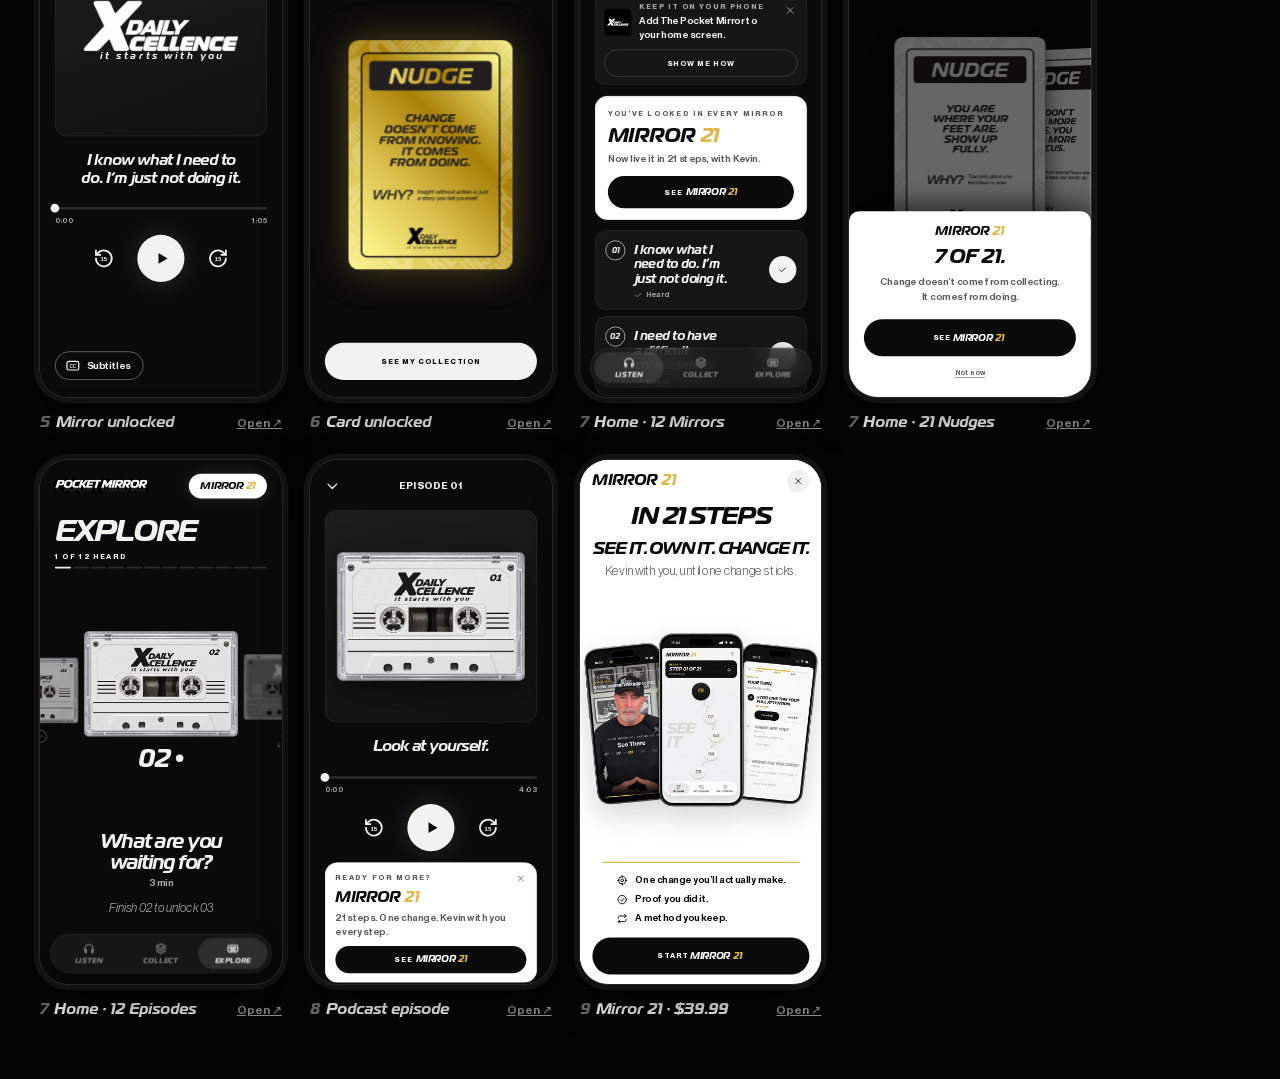
==== commit 487197f0: "11.21.26 3" ====
--- a/preview.html
+++ b/preview.html
@@ -37,6 +37,8 @@
     .size button { padding: 8px 14px; border-radius: 20px; border: 1px solid #333; background: none; color: #ccc; font: 700 11px/1 "Neue Haas Display", Arial, sans-serif; letter-spacing: .14em; cursor: pointer; }
     .size button[aria-pressed="true"] { border-color: #e0b84c; color: #fff; }
     .size .sep { width: 1px; margin: 4px 6px; background: #333; }
+    .size .size-link { padding: 8px 14px; border-radius: 20px; border: 1px solid #333; color: #ccc; font: 700 11px/1 "Neue Haas Display", Arial, sans-serif; letter-spacing: .14em; text-decoration: none; }
+    .size .size-link:hover { color: #fff; border-color: #666; }
     [hidden] { display: none !important; }
     /* the dashboard view: the page as on a computer, then on a phone */
     .browser { max-width: 1200px; margin: 0 auto; border-radius: 14px; overflow: hidden; box-shadow: 0 0 0 1px #2a2a2a, 0 20px 40px rgba(0, 0, 0, .6); background: #0a0a0a; }
@@ -60,6 +62,7 @@
       <button type="button" data-s=".8">LARGE</button>
       <span class="sep" aria-hidden="true"></span>
       <button type="button" data-view="dashboard">DASHBOARD</button>
+      <a class="size-link" href="emails/preview.html">EMAILS ↗</a>
     </div>
   </header>
 
@@ -75,7 +78,7 @@
   <div id="dashboard" hidden>
     <h2>DASHBOARD · ON A COMPUTER</h2>
     <div class="browser">
-      <div class="bar"><i></i><i></i><i></i><span>thepocketmirror.netlify.app/dashboard</span></div>
+      <div class="bar"><i></i><i></i><i></i><span>thepocketmirror.com/dashboard</span></div>
       <iframe data-src="dashboard/?demo" title="Dashboard on a computer"></iframe>
     </div>
     <p class="dash-note"><span>Sample data, made up: the real dashboard asks you to sign in and shows the live numbers.</span>
